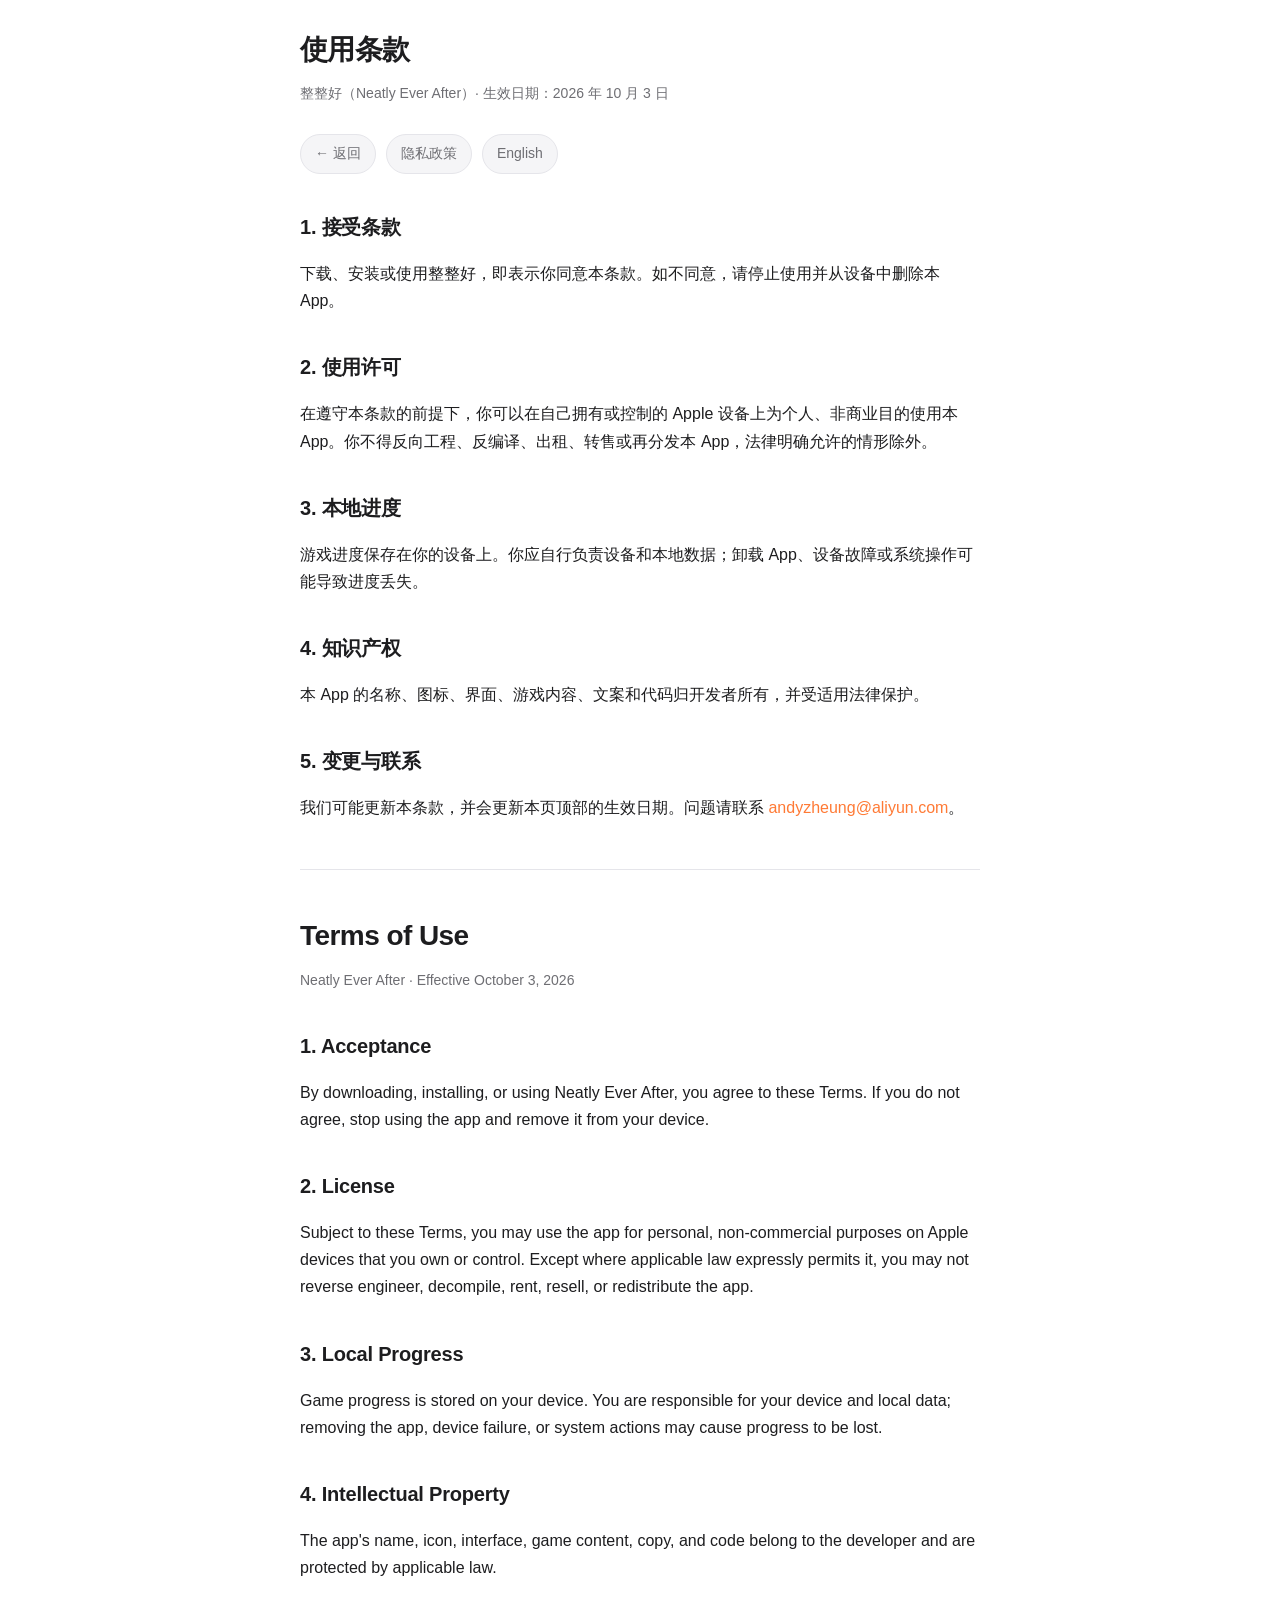
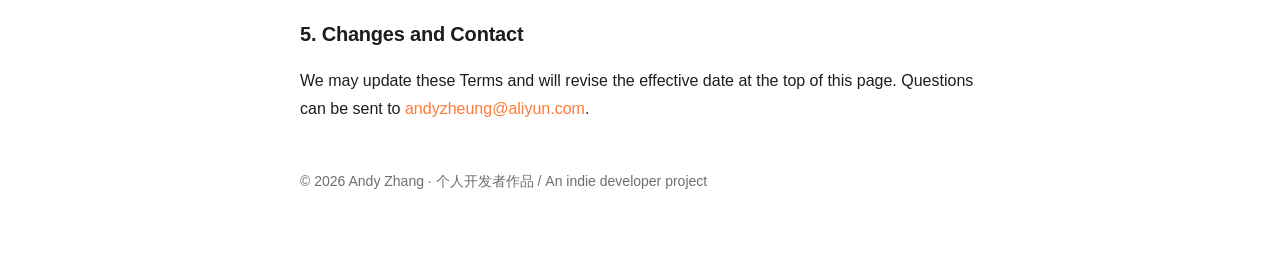
==== terms.html @ 9e3a8eab "Provide accurate public support and privacy information Constraint: The store listing requires App-s" ====
<!doctype html>
<html lang="zh-CN">
<head>
  <meta charset="utf-8">
  <meta name="viewport" content="width=device-width, initial-scale=1">
  <title>使用条款 · 整整好</title>
  <link rel="stylesheet" href="style.css">
</head>
<body>
  <h1>使用条款</h1>
  <p class="meta">整整好（Neatly Ever After）· 生效日期：2026 年 10 月 3 日</p>
  <div class="nav"><a href="index.html">← 返回</a><a href="privacy.html">隐私政策</a><a href="#english">English</a></div>
  <h2>1. 接受条款</h2>
  <p>下载、安装或使用整整好，即表示你同意本条款。如不同意，请停止使用并从设备中删除本 App。</p>
  <h2>2. 使用许可</h2>
  <p>在遵守本条款的前提下，你可以在自己拥有或控制的 Apple 设备上为个人、非商业目的使用本 App。你不得反向工程、反编译、出租、转售或再分发本 App，法律明确允许的情形除外。</p>
  <h2>3. 本地进度</h2>
  <p>游戏进度保存在你的设备上。你应自行负责设备和本地数据；卸载 App、设备故障或系统操作可能导致进度丢失。</p>
  <h2>4. 知识产权</h2>
  <p>本 App 的名称、图标、界面、游戏内容、文案和代码归开发者所有，并受适用法律保护。</p>
  <h2>5. 变更与联系</h2>
  <p>我们可能更新本条款，并会更新本页顶部的生效日期。问题请联系 <a href="mailto:andyzheung@aliyun.com">andyzheung@aliyun.com</a>。</p>
  <hr>
  <h1 id="english">Terms of Use</h1>
  <p class="meta">Neatly Ever After · Effective October 3, 2026</p>
  <h2>1. Acceptance</h2>
  <p>By downloading, installing, or using Neatly Ever After, you agree to these Terms. If you do not agree, stop using the app and remove it from your device.</p>
  <h2>2. License</h2>
  <p>Subject to these Terms, you may use the app for personal, non-commercial purposes on Apple devices that you own or control. Except where applicable law expressly permits it, you may not reverse engineer, decompile, rent, resell, or redistribute the app.</p>
  <h2>3. Local Progress</h2>
  <p>Game progress is stored on your device. You are responsible for your device and local data; removing the app, device failure, or system actions may cause progress to be lost.</p>
  <h2>4. Intellectual Property</h2>
  <p>The app's name, icon, interface, game content, copy, and code belong to the developer and are protected by applicable law.</p>
  <h2>5. Changes and Contact</h2>
  <p>We may update these Terms and will revise the effective date at the top of this page. Questions can be sent to <a href="mailto:andyzheung@aliyun.com">andyzheung@aliyun.com</a>.</p>
  <footer>© 2026 Andy Zhang · 个人开发者作品 / An indie developer project</footer>
</body>
</html>
---- style.css ----
/* Neatly Ever After legal pages: zero-dependency, mobile-first. */
:root {
  --bg: #ffffff;
  --surface: #f5f5f7;
  --text: #1d1d1f;
  --text-dim: #6e6e73;
  --border: #e5e5ea;
  --accent: #ff7a35;
}
@media (prefers-color-scheme: dark) {
  :root {
    --bg: #000000;
    --surface: #1c1c1e;
    --text: #f5f5f7;
    --text-dim: #98989d;
    --border: #38383a;
    --accent: #ff9f0a;
  }
}
* { box-sizing: border-box; }
body {
  max-width: 720px;
  margin: 0 auto;
  padding: 24px 20px 64px;
  color: var(--text);
  background: var(--bg);
  font: 16px/1.7 -apple-system, BlinkMacSystemFont, "SF Pro Text", "PingFang SC", "Helvetica Neue", Arial, sans-serif;
  -webkit-text-size-adjust: 100%;
}
h1 { margin: 8px 0 4px; font-size: 28px; line-height: 1.3; letter-spacing: -0.02em; }
h2 { margin: 36px 0 10px; font-size: 20px; letter-spacing: -0.01em; }
p, li { color: var(--text); }
ul { padding-left: 22px; }
li { margin: 6px 0; }
a { color: var(--accent); text-decoration: none; }
a:hover { text-decoration: underline; }
.meta { margin-bottom: 28px; color: var(--text-dim); font-size: 14px; }
.nav { display: flex; flex-wrap: wrap; gap: 10px; margin-bottom: 28px; }
.nav a { padding: 7px 14px; border: 1px solid var(--border); border-radius: 999px; background: var(--surface); color: var(--text-dim); font-size: 14px; }
.nav a:hover { border-color: var(--accent); color: var(--accent); text-decoration: none; }
.callout { margin: 20px 0; padding: 14px 16px; border-left: 3px solid var(--accent); border-radius: 8px; background: var(--surface); }
.callout p { margin: 0; }
hr { margin: 48px 0; border: 0; border-top: 1px solid var(--border); }
footer { margin-top: 48px; color: var(--text-dim); font-size: 14px; }
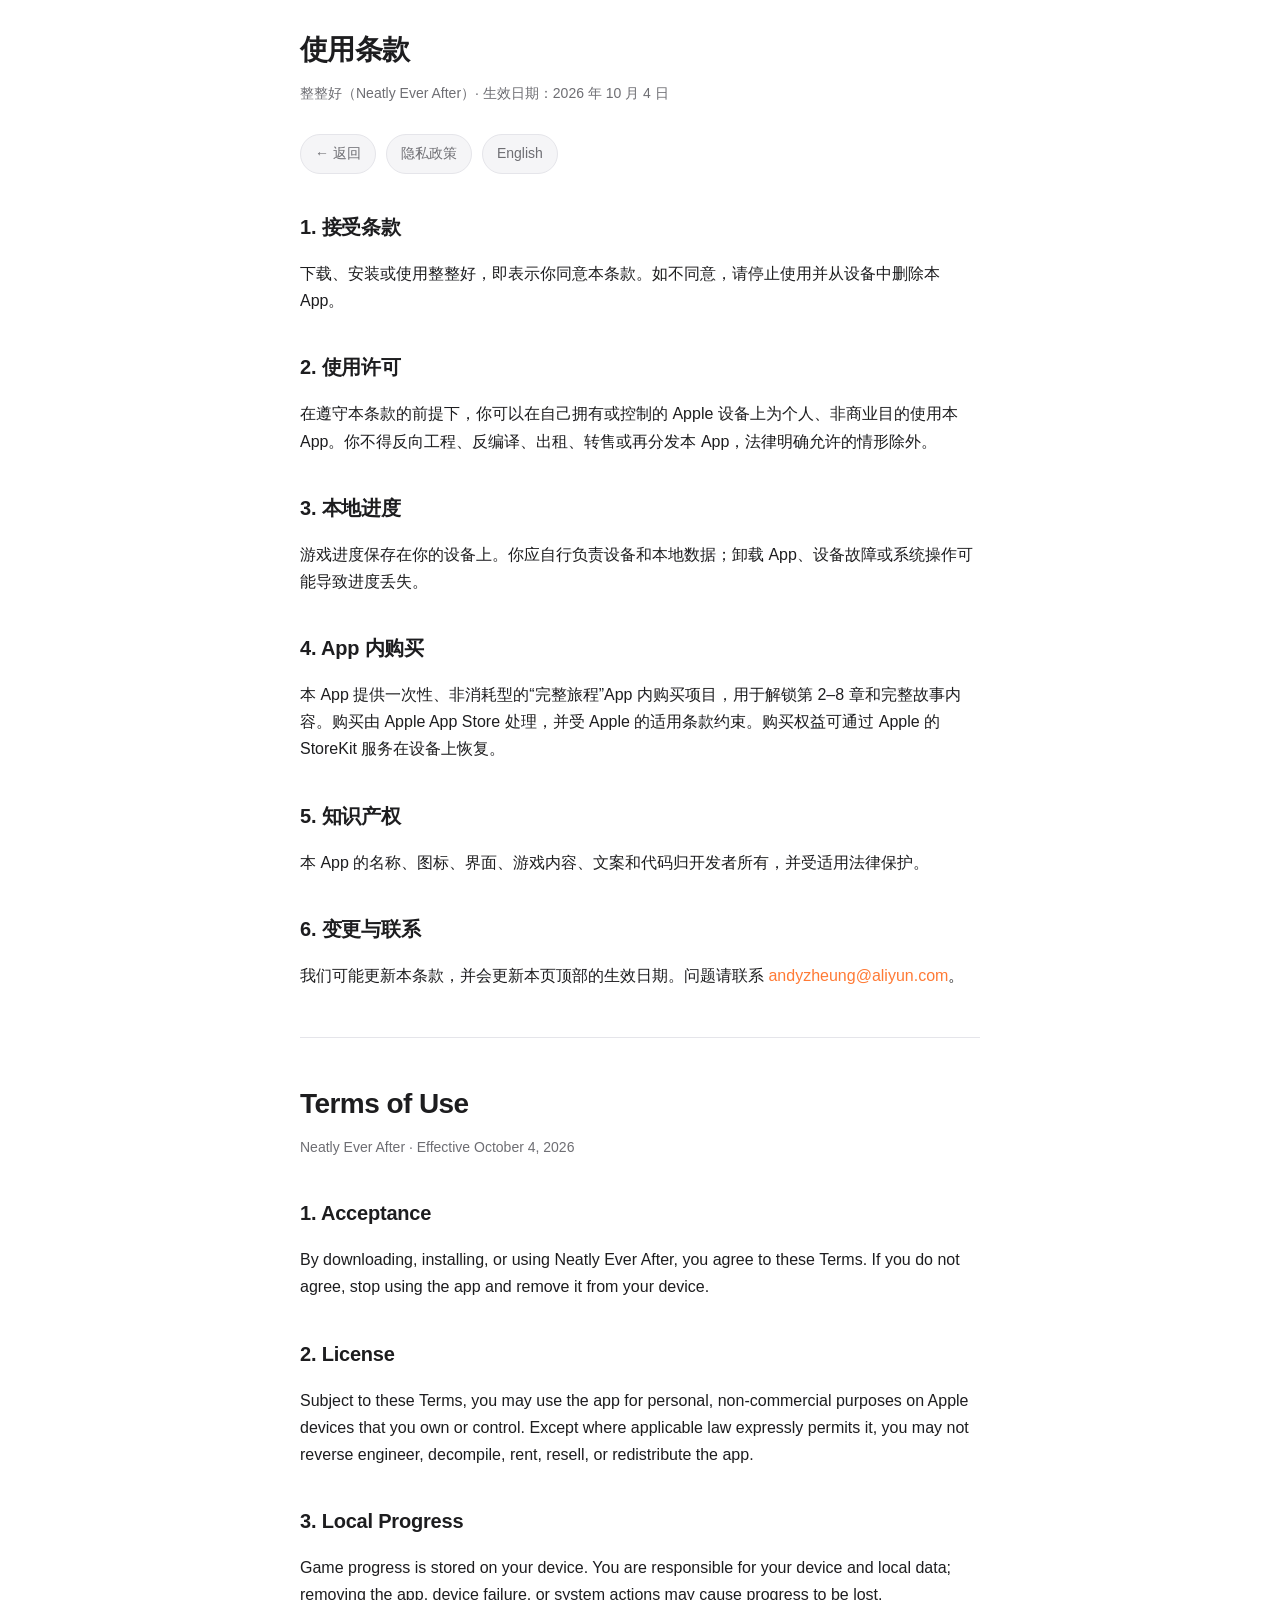
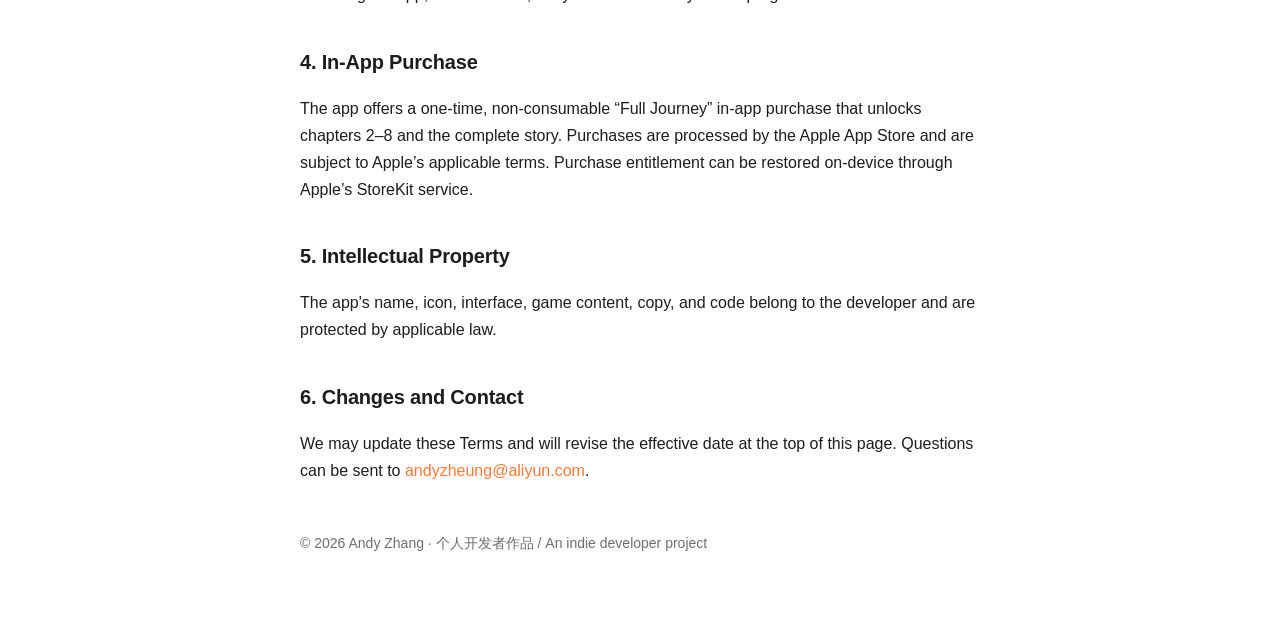
==== commit 819a5594: "Align public legal disclosures with the launch IAP Constraint: Public policy and terms must accurate" ====
--- a/terms.html
+++ b/terms.html
@@ -8,7 +8,7 @@
 </head>
 <body>
   <h1>使用条款</h1>
-  <p class="meta">整整好（Neatly Ever After）· 生效日期：2026 年 10 月 3 日</p>
+  <p class="meta">整整好（Neatly Ever After）· 生效日期：2026 年 10 月 4 日</p>
   <div class="nav"><a href="index.html">← 返回</a><a href="privacy.html">隐私政策</a><a href="#english">English</a></div>
   <h2>1. 接受条款</h2>
   <p>下载、安装或使用整整好，即表示你同意本条款。如不同意，请停止使用并从设备中删除本 App。</p>
@@ -16,22 +16,26 @@
   <p>在遵守本条款的前提下，你可以在自己拥有或控制的 Apple 设备上为个人、非商业目的使用本 App。你不得反向工程、反编译、出租、转售或再分发本 App，法律明确允许的情形除外。</p>
   <h2>3. 本地进度</h2>
   <p>游戏进度保存在你的设备上。你应自行负责设备和本地数据；卸载 App、设备故障或系统操作可能导致进度丢失。</p>
-  <h2>4. 知识产权</h2>
+  <h2>4. App 内购买</h2>
+  <p>本 App 提供一次性、非消耗型的“完整旅程”App 内购买项目，用于解锁第 2–8 章和完整故事内容。购买由 Apple App Store 处理，并受 Apple 的适用条款约束。购买权益可通过 Apple 的 StoreKit 服务在设备上恢复。</p>
+  <h2>5. 知识产权</h2>
   <p>本 App 的名称、图标、界面、游戏内容、文案和代码归开发者所有，并受适用法律保护。</p>
-  <h2>5. 变更与联系</h2>
+  <h2>6. 变更与联系</h2>
   <p>我们可能更新本条款，并会更新本页顶部的生效日期。问题请联系 <a href="mailto:andyzheung@aliyun.com">andyzheung@aliyun.com</a>。</p>
   <hr>
   <h1 id="english">Terms of Use</h1>
-  <p class="meta">Neatly Ever After · Effective October 3, 2026</p>
+  <p class="meta">Neatly Ever After · Effective October 4, 2026</p>
   <h2>1. Acceptance</h2>
   <p>By downloading, installing, or using Neatly Ever After, you agree to these Terms. If you do not agree, stop using the app and remove it from your device.</p>
   <h2>2. License</h2>
   <p>Subject to these Terms, you may use the app for personal, non-commercial purposes on Apple devices that you own or control. Except where applicable law expressly permits it, you may not reverse engineer, decompile, rent, resell, or redistribute the app.</p>
   <h2>3. Local Progress</h2>
   <p>Game progress is stored on your device. You are responsible for your device and local data; removing the app, device failure, or system actions may cause progress to be lost.</p>
-  <h2>4. Intellectual Property</h2>
+  <h2>4. In-App Purchase</h2>
+  <p>The app offers a one-time, non-consumable “Full Journey” in-app purchase that unlocks chapters 2–8 and the complete story. Purchases are processed by the Apple App Store and are subject to Apple’s applicable terms. Purchase entitlement can be restored on-device through Apple’s StoreKit service.</p>
+  <h2>5. Intellectual Property</h2>
   <p>The app's name, icon, interface, game content, copy, and code belong to the developer and are protected by applicable law.</p>
-  <h2>5. Changes and Contact</h2>
+  <h2>6. Changes and Contact</h2>
   <p>We may update these Terms and will revise the effective date at the top of this page. Questions can be sent to <a href="mailto:andyzheung@aliyun.com">andyzheung@aliyun.com</a>.</p>
   <footer>© 2026 Andy Zhang · 个人开发者作品 / An indie developer project</footer>
 </body>
